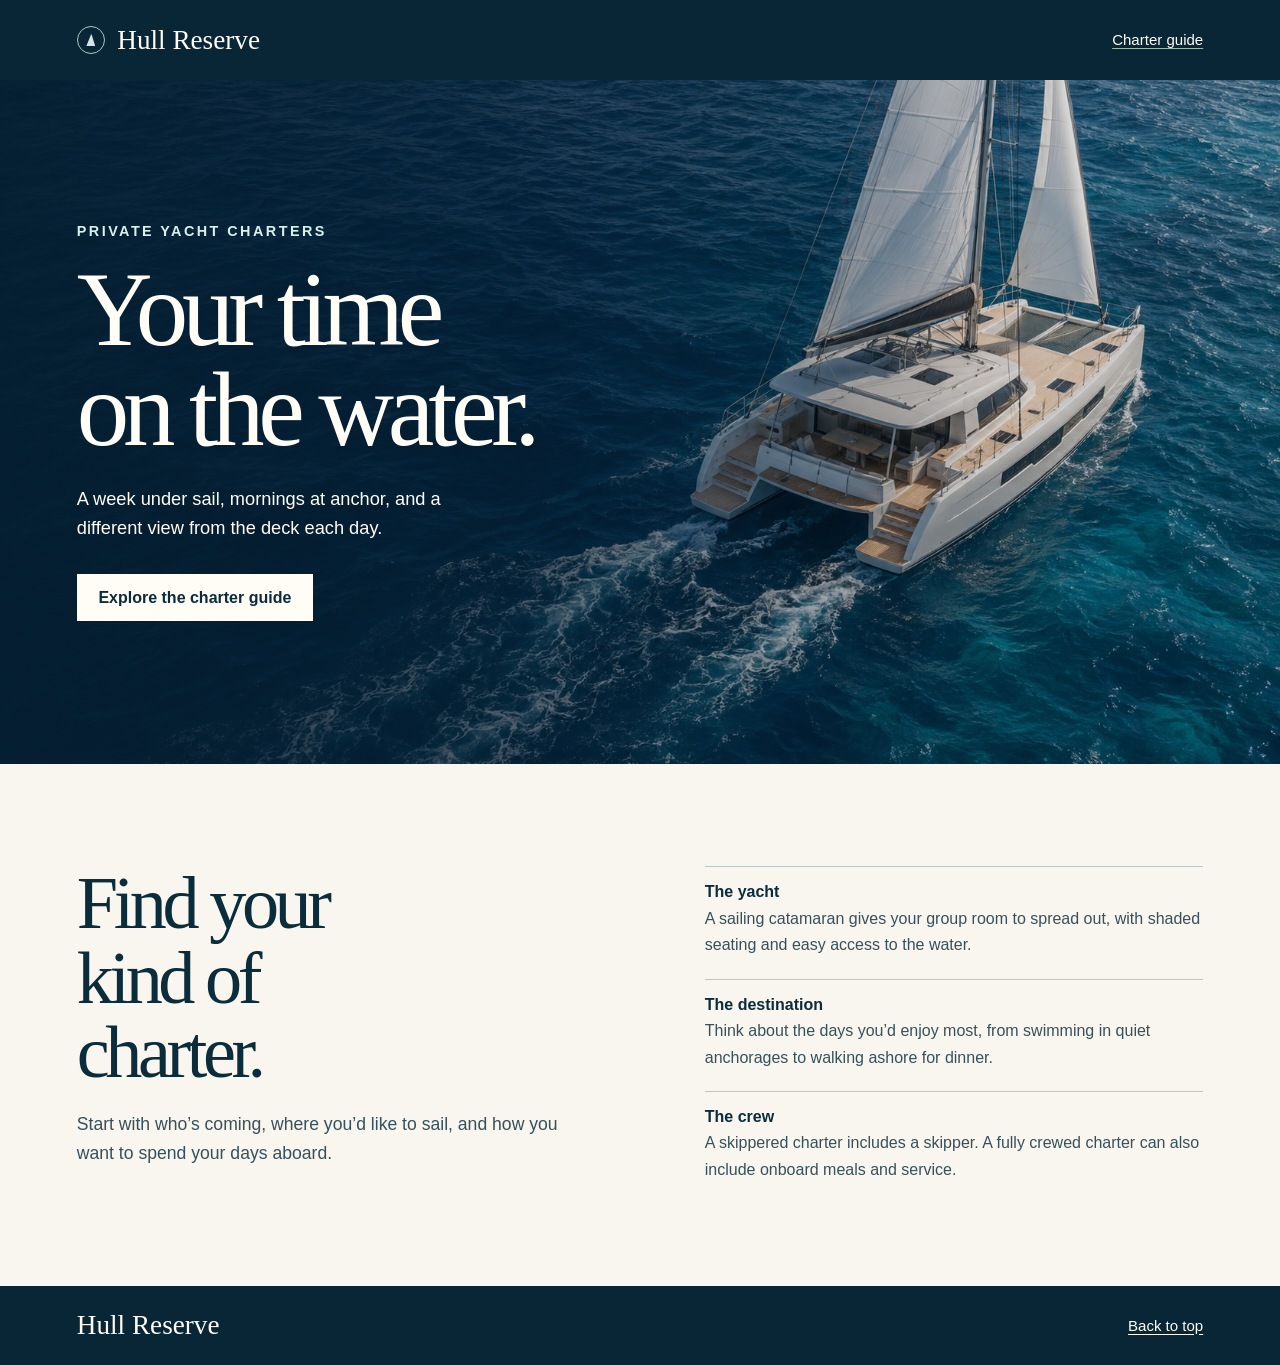
==== public/index.html @ 792c2708 "Add Hull Reserve homepage" ====
<!doctype html>
<html lang="en">
  <head>
    <meta charset="utf-8">
    <meta name="viewport" content="width=device-width, initial-scale=1">
    <meta name="description" content="Hull Reserve is a starting point for planning a private yacht charter.">
    <meta name="theme-color" content="#092636">
    <title>Hull Reserve | Private Yacht Charters</title>
    <link rel="stylesheet" href="styles.css">
  </head>
  <body>
    <header class="masthead" id="top">
      <a class="wordmark" href="#top" aria-label="Hull Reserve home">
        <span class="wordmark-icon" aria-hidden="true"></span>
        Hull Reserve
      </a>
      <nav aria-label="Main navigation">
        <a href="#charters">Charter guide</a>
      </nav>
    </header>

    <main>
      <section class="hero" aria-labelledby="hero-title">
        <img class="hero-image" src="assets/catamaran.jpg" alt="" fetchpriority="high">
        <div class="hero-content">
          <p class="eyebrow">Private yacht charters</p>
          <h1 id="hero-title">Your time<br>on the water.</h1>
          <p class="hero-intro">A week under sail, mornings at anchor, and a different view from the deck each day.</p>
          <a class="button" href="#charters">Explore the charter guide</a>
        </div>
      </section>

      <section class="charter-guide" id="charters" aria-labelledby="charter-title">
        <div class="guide-intro">
          <h2 id="charter-title">Find your kind of charter.</h2>
          <p>Start with who’s coming, where you’d like to sail, and how you want to spend your days aboard.</p>
        </div>
        <dl class="guide-details">
          <div>
            <dt>The yacht</dt>
            <dd>A sailing catamaran gives your group room to spread out, with shaded seating and easy access to the water.</dd>
          </div>
          <div>
            <dt>The destination</dt>
            <dd>Think about the days you’d enjoy most, from swimming in quiet anchorages to walking ashore for dinner.</dd>
          </div>
          <div>
            <dt>The crew</dt>
            <dd>A skippered charter includes a skipper. A fully crewed charter can also include onboard meals and service.</dd>
          </div>
        </dl>
      </section>
    </main>

    <footer>
      <a class="wordmark" href="#top">Hull Reserve</a>
      <a href="#top">Back to top</a>
    </footer>
  </body>
</html>
---- public/styles.css ----
:root {
  color-scheme: light;
  --ink: #0b2c3b;
  --navy: #092636;
  --paper: #f8f6ef;
  --white: #fffdf5;
  --gutter: clamp(1.35rem, 11vw - 4rem, 8rem);
  font-family: Avenir Next, Avenir, Helvetica Neue, sans-serif;
  color: var(--ink);
  background: var(--paper);
}

*, *::before, *::after { box-sizing: border-box; }
body { margin: 0; }
a { color: inherit; text-underline-offset: .22em; }
a:focus-visible { outline: .15rem solid currentColor; outline-offset: .35rem; }

.masthead {
  display: flex;
  align-items: center;
  justify-content: space-between;
  gap: 1rem;
  min-height: 5rem;
  padding: .65rem var(--gutter);
  background: var(--navy);
  color: var(--white);
}

.wordmark {
  display: inline-flex;
  align-items: center;
  gap: .78rem;
  font-family: Georgia, serif;
  font-size: clamp(1.25rem, 2.5vw, 1.7rem);
  white-space: nowrap;
  text-decoration: none;
}

.wordmark-icon {
  display: grid;
  place-items: center;
  width: 1.75rem;
  aspect-ratio: 1;
  border: 1px solid #a9c7c5;
  border-radius: 50%;
}

.wordmark-icon::before {
  content: "";
  width: .56rem;
  height: .78rem;
  background: #d5e7e3;
  clip-path: polygon(56% 0, 100% 100%, 0 100%);
}

.masthead nav a, footer > a:last-child { font-size: .94rem; }
.masthead nav a { text-decoration-color: #9cb9b6; }

.hero {
  position: relative;
  isolation: isolate;
  display: grid;
  align-items: center;
  min-height: clamp(36rem, 76svh, 53rem);
  padding: clamp(4rem, 9vh, 7rem) var(--gutter);
  background: #103d52;
  color: var(--white);
}

.hero-image, .hero::after {
  position: absolute;
  z-index: -1;
  inset: 0;
  width: 100%;
  height: 100%;
}

.hero-image { object-fit: cover; object-position: 64% 47%; }
.hero::after {
  content: "";
  background: linear-gradient(90deg, #051e30ed, #051e30a6 38%, #051e3024 77%);
}

.hero-content { max-width: 47rem; }
.eyebrow {
  margin: 0 0 1.35rem;
  font-size: .9rem;
  font-weight: 600;
  letter-spacing: .17em;
  text-transform: uppercase;
  color: #d9f0eb;
}

h1, h2 {
  margin: 0;
  font-family: Georgia, Times New Roman, serif;
  font-weight: 400;
  letter-spacing: -.06em;
}

h1 { font-size: clamp(3.6rem, 8.2vw, 7.5rem); line-height: .95; }
.hero-intro { max-width: 25rem; margin: 1.6rem 0 2rem; font-size: 1.14rem; line-height: 1.55; }

.button {
  display: inline-block;
  padding: .92rem 1.35rem;
  background: var(--white);
  color: var(--ink);
  font-weight: 600;
  text-decoration: none;
}

.button:hover { background: #d8ece9; }
.button:focus-visible { outline-color: var(--white); }

.charter-guide {
  display: grid;
  grid-template-columns: minmax(0, 1.08fr) minmax(0, 1fr);
  gap: clamp(2rem, 7vw, 7rem);
  padding: clamp(3.5rem, 8vw, 7rem) var(--gutter);
}

h2 { max-width: 10ch; font-size: clamp(2.8rem, 5.8vw, 5rem); line-height: 1; }
.guide-intro p, dd { color: #36515d; line-height: 1.65; }
.guide-intro p { max-width: 31rem; margin: 1.3rem 0 0; font-size: 1.1rem; }
.guide-details { margin: 0; }
.guide-details div { border-top: 1px solid #b7c8c9; padding: 1rem 0 1.25rem; }
.guide-details div:last-child { padding-bottom: 0; }
dt { margin-bottom: .28rem; font-weight: 650; }
dd { margin: 0; }

footer {
  display: flex;
  align-items: center;
  justify-content: space-between;
  gap: 1rem;
  padding: 1.5rem var(--gutter);
  background: var(--navy);
  color: var(--white);
}

@media (max-width: 42rem) {
  .masthead { min-height: 4.25rem; }
  .hero { align-items: end; min-height: max(34rem, 79svh); padding-block: 3rem; }
  .hero-image { object-position: 67% 42%; }
  .hero::after { background: linear-gradient(0deg, #051e30fa, #051e30a6 49%, #051e3014 91%); }
  h1 { font-size: clamp(3.1rem, 12vw, 4.8rem); }
  .charter-guide { grid-template-columns: 1fr; }
}
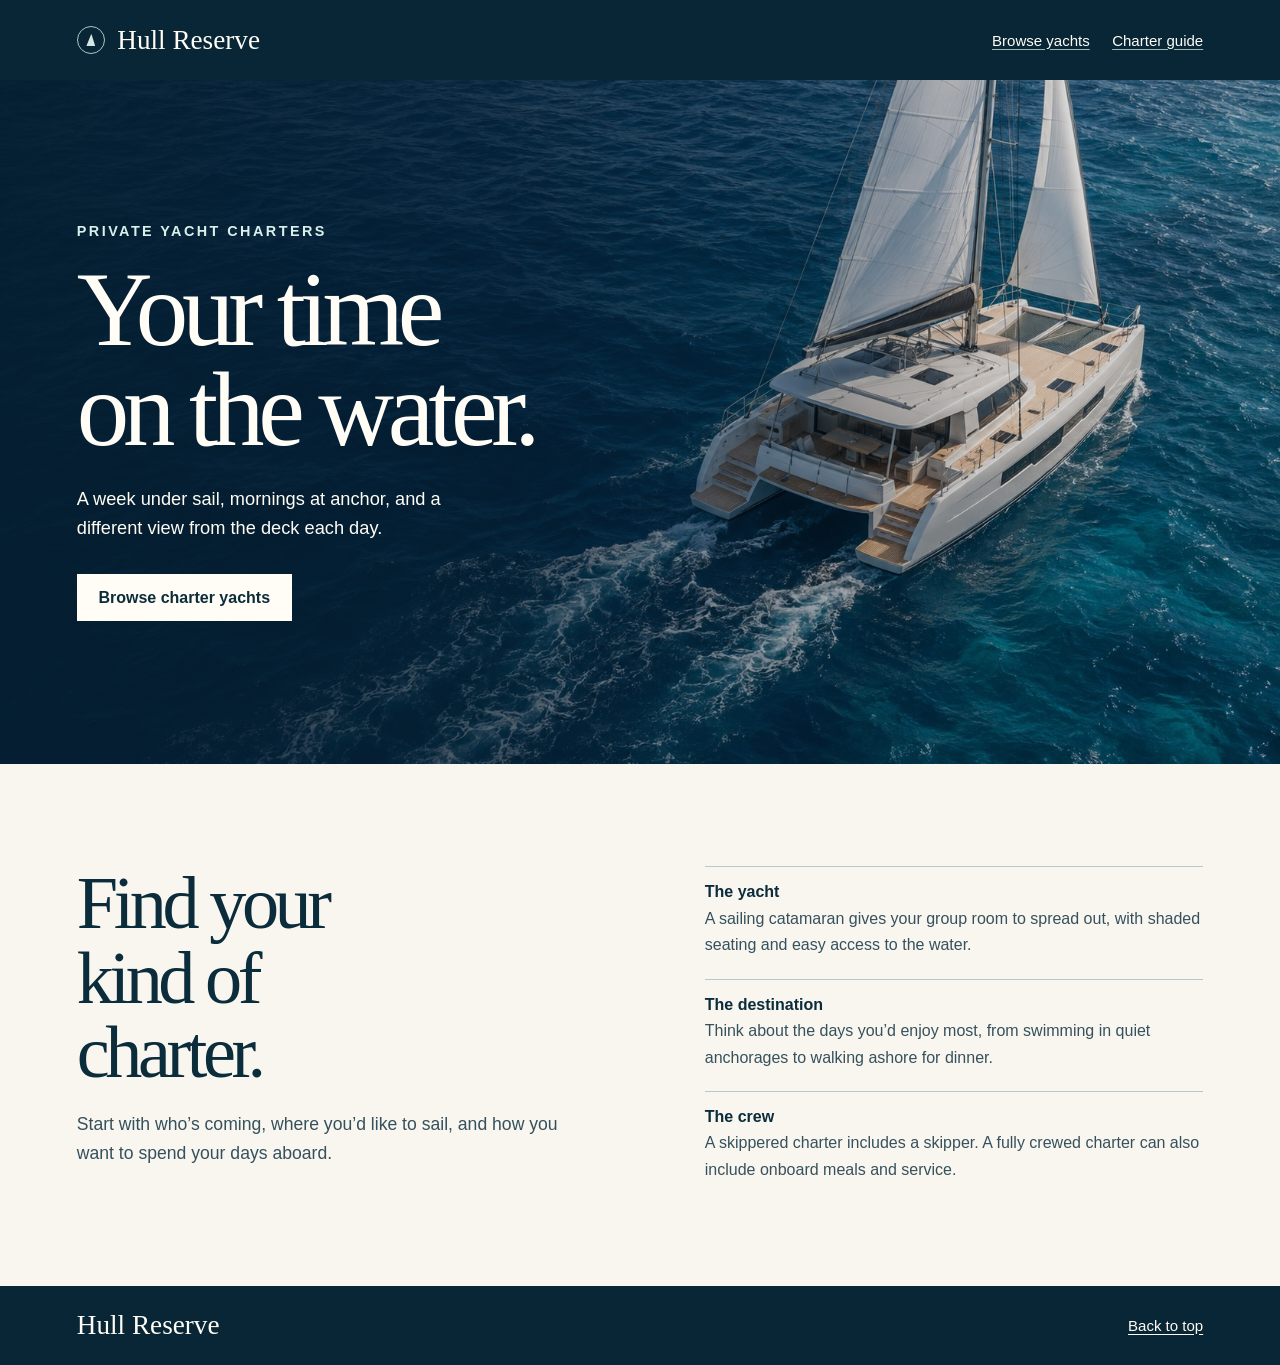
==== commit 58cc3c11: "Add live Charter Boats catalogue search" ====
--- a/public/index.html
+++ b/public/index.html
@@ -15,6 +15,7 @@
         Hull Reserve
       </a>
       <nav aria-label="Main navigation">
+        <a href="/charters.html">Browse yachts</a>
         <a href="#charters">Charter guide</a>
       </nav>
     </header>
@@ -26,7 +27,7 @@
           <p class="eyebrow">Private yacht charters</p>
           <h1 id="hero-title">Your time<br>on the water.</h1>
           <p class="hero-intro">A week under sail, mornings at anchor, and a different view from the deck each day.</p>
-          <a class="button" href="#charters">Explore the charter guide</a>
+          <a class="button" href="/charters.html">Browse charter yachts</a>
         </div>
       </section>
 
--- a/public/styles.css
+++ b/public/styles.css
@@ -55,6 +55,7 @@
 
 .masthead nav a, footer > a:last-child { font-size: .94rem; }
 .masthead nav a { text-decoration-color: #9cb9b6; }
+.masthead nav { display: flex; flex-wrap: wrap; justify-content: flex-end; gap: .3rem 1.4rem; }
 
 .hero {
   position: relative;
@@ -139,6 +140,43 @@
   color: var(--white);
 }
 
+.catalogue { max-width: 100rem; margin: auto; padding: 3.5rem var(--gutter) 5rem; }
+.catalogue-intro h1 { font-size: clamp(3.2rem, 7vw, 6.3rem); }
+.catalogue-intro p { max-width: 38rem; line-height: 1.6; margin-bottom: 2rem; }
+.charter-search {
+  display: grid;
+  grid-template-columns: minmax(12rem, 2fr) 1fr minmax(5rem, .55fr) auto;
+  align-items: end;
+  gap: .85rem;
+  padding: 1.2rem;
+  background: #e9eeea;
+}
+.charter-search label { display: grid; gap: .4rem; font-weight: 600; }
+.charter-search input, .charter-search select, .charter-search button {
+  min-width: 0;
+  min-height: 3rem;
+  font: inherit;
+  border: 1px solid #a1b6b4;
+  border-radius: .2rem;
+}
+.charter-search input, .charter-search select { background: #fff; color: var(--ink); padding: .45rem .65rem; }
+.charter-search button { background: var(--navy); color: var(--white); cursor: pointer; font-weight: 650; }
+.charter-search button:hover { background: #1b4757; }
+.charter-search button:focus-visible { outline-color: var(--navy); }
+.catalogue-status { display: flex; flex-wrap: wrap; align-items: baseline; justify-content: space-between; gap: .6rem 1rem; margin: 1.5rem 0; }
+.catalogue-status p { margin: 0; }
+.charter-results { display: grid; grid-template-columns: repeat(auto-fill, minmax(min(100%, 17rem), 1fr)); gap: 1.25rem; }
+.charter-card { background: #fffdf7; border: 1px solid #cbd6d2; overflow: hidden; }
+.charter-card img { display: block; width: 100%; aspect-ratio: 3 / 2; object-fit: cover; background: #e0e9e8; }
+.charter-card-body { padding: 1rem; }
+.charter-card h2 { max-width: none; font-size: 1.5rem; letter-spacing: -.025em; line-height: 1.15; }
+.charter-card p { margin: .45rem 0; line-height: 1.45; }
+.charter-card .charter-price { margin: .8rem 0; font-weight: 600; }
+
+@media (max-width: 55rem) {
+  .charter-search { grid-template-columns: 1fr 1fr; }
+}
+
 @media (max-width: 42rem) {
   .masthead { min-height: 4.25rem; }
   .hero { align-items: end; min-height: max(34rem, 79svh); padding-block: 3rem; }
@@ -146,4 +184,6 @@
   .hero::after { background: linear-gradient(0deg, #051e30fa, #051e30a6 49%, #051e3014 91%); }
   h1 { font-size: clamp(3.1rem, 12vw, 4.8rem); }
   .charter-guide { grid-template-columns: 1fr; }
+  .charter-search label:first-child { grid-column: 1 / -1; }
+  .charter-search button { grid-column: 1 / -1; }
 }
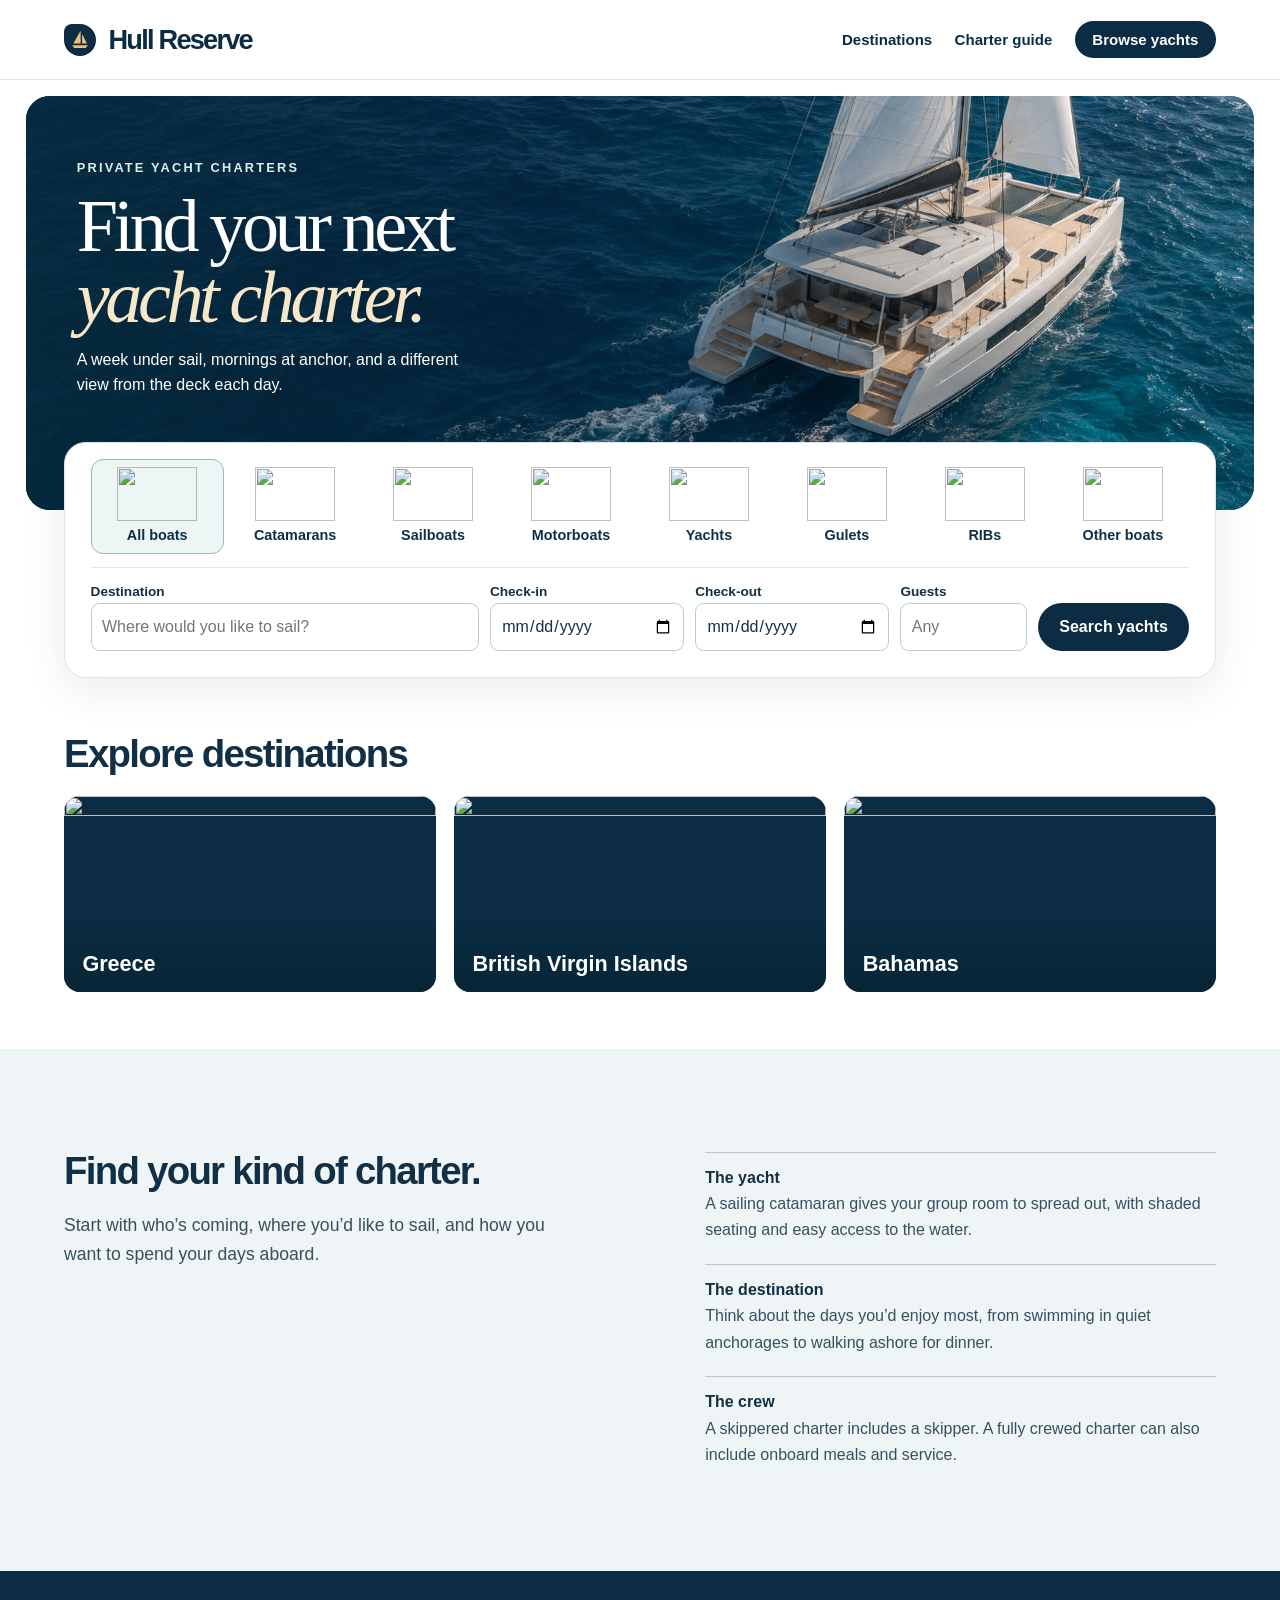
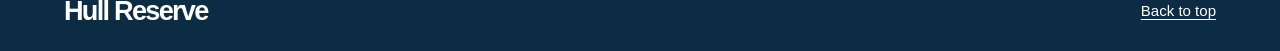
==== commit d6e2d3cc: "Redesign charter discovery and restore provider booking" ====
--- a/public/index.html
+++ b/public/index.html
@@ -7,6 +7,7 @@
     <meta name="theme-color" content="#092636">
     <title>Hull Reserve | Private Yacht Charters</title>
     <link rel="stylesheet" href="styles.css">
+    <script src="/dates.js" defer></script>
   </head>
   <body>
     <header class="masthead" id="top">
@@ -14,10 +15,7 @@
         <span class="wordmark-icon" aria-hidden="true"></span>
         Hull Reserve
       </a>
-      <nav aria-label="Main navigation">
-        <a href="/charters.html">Browse yachts</a>
-        <a href="#charters">Charter guide</a>
-      </nav>
+      <nav aria-label="Main navigation"><a href="/#destinations">Destinations</a><a href="/#charters">Charter guide</a><a class="nav-search" href="/charters.html">Browse yachts</a></nav>
     </header>
 
     <main>
@@ -25,12 +23,36 @@
         <img class="hero-image" src="assets/catamaran.jpg" alt="" fetchpriority="high">
         <div class="hero-content">
           <p class="eyebrow">Private yacht charters</p>
-          <h1 id="hero-title">Your time<br>on the water.</h1>
+          <h1 id="hero-title">Find your next<br><em>yacht charter.</em></h1>
           <p class="hero-intro">A week under sail, mornings at anchor, and a different view from the deck each day.</p>
-          <a class="button" href="/charters.html">Browse charter yachts</a>
+
         </div>
       </section>
 
+      <form class="finder" action="/charters.html" aria-label="Find a charter">
+        <fieldset><legend>Boat type</legend>
+          <div class="models">
+            <label><input type="radio" name="type" value="" checked><span><img src="/assets/models/all.jpg" alt="">All boats</span></label>
+            <label><input type="radio" name="type" value="catamaran"><span><img src="/assets/models/catamaran.jpg" alt="">Catamarans</span></label>
+            <label><input type="radio" name="type" value="sailboat"><span><img src="/assets/models/sailboat.jpg" alt="">Sailboats</span></label>
+            <label><input type="radio" name="type" value="motorboat"><span><img src="/assets/models/motorboat.jpg" alt="">Motorboats</span></label>
+            <label><input type="radio" name="type" value="yacht"><span><img src="/assets/models/yacht.jpg" alt="">Yachts</span></label>
+            <label><input type="radio" name="type" value="gulet"><span><img src="/assets/models/gulet.jpg" alt="">Gulets</span></label>
+            <label><input type="radio" name="type" value="rib"><span><img src="/assets/models/rib.jpg" alt="">RIBs</span></label>
+            <label><input type="radio" name="type" value="other"><span><img src="/assets/models/other.jpg" alt="">Other boats</span></label>
+          </div>
+        </fieldset>
+        <div class="finder-fields">
+          <label>Destination<input type="search" name="location" maxlength="100" placeholder="Where would you like to sail?"></label>
+          <label>Check-in<input type="date" name="date_from"></label>
+          <label>Check-out<input type="date" name="date_to"></label>
+          <label>Guests<input type="number" name="guests" min="1" max="999" placeholder="Any"></label>
+          <button class="button" type="submit">Search yachts</button>
+        </div>
+      </form>
+      <section id="destinations" class="destinations"><h2>Explore destinations</h2><div><a href="/charters.html?location=Greece"><img src="/assets/greece.webp" alt="" loading="lazy"><span>Greece</span></a>
+<a href="/charters.html?location=British+Virgin+Islands"><img src="/assets/british-virgin-islands.webp" alt="" loading="lazy"><span>British Virgin Islands</span></a>
+<a href="/charters.html?location=Bahamas"><img src="/assets/bahamas.webp" alt="" loading="lazy"><span>Bahamas</span></a></div></section>
       <section class="charter-guide" id="charters" aria-labelledby="charter-title">
         <div class="guide-intro">
           <h2 id="charter-title">Find your kind of charter.</h2>
--- a/public/styles.css
+++ b/public/styles.css
@@ -172,9 +172,32 @@
 .charter-card h2 { max-width: none; font-size: 1.5rem; letter-spacing: -.025em; line-height: 1.15; }
 .charter-card p { margin: .45rem 0; line-height: 1.45; }
 .charter-card .charter-price { margin: .8rem 0; font-weight: 600; }
+.charter-card-link { display: block; height: 100%; text-decoration: none; }
+.charter-card-link:focus-visible { outline-offset: -.2rem; }
+.charter-card-action { text-decoration: underline; text-underline-offset: .22em; }
+.charter-card-link:hover { background: #e9eeea; }
+
+.yacht-detail h1 { margin-top: 1.75rem; font-size: clamp(2.8rem, 7vw, 6rem); }
+.yacht-location { font-size: 1.15rem; color: #36515d; }
+.yacht-layout { display: grid; grid-template-columns: minmax(0, 1.4fr) minmax(0, 1fr); gap: 2rem; }
+.yacht-photo { width: 100%; display: block; border-radius: .3rem; }
+.yacht-photo[hidden] { display: none; }
+.yacht-photo[hidden] + .yacht-content { grid-column: 1 / -1; max-width: 42rem; }
+.yacht-facts { display: grid; grid-template-columns: repeat(2, minmax(0, 1fr)); gap: 1rem; margin: 0; }
+.yacht-facts div { border-top: 1px solid #b7c8c9; padding-top: .6rem; }
+.yacht-content p { line-height: 1.65; }
+.yacht-content p:empty, #yacht-status:empty { display: none; }
+.yacht-availability { margin-top: 3rem; border-top: 1px solid #b7c8c9; padding-top: 2rem; }
+.yacht-availability h2 { max-width: none; font-size: clamp(2.2rem, 5vw, 3.4rem); }
+.yacht-availability p { line-height: 1.55; max-width: 45rem; }
+.yacht-availability p:empty { display: none; }
+.yacht-availability select { margin-inline-start: .5rem; padding: .4rem; font: inherit; }
+.availability-slots { list-style: none; margin: 1rem 0 0; padding: 0; }
+.availability-slots li { display: flex; flex-wrap: wrap; column-gap: 1.5rem; justify-content: space-between; border-top: 1px solid #b7c8c9; padding: .8rem 0; }
 
 @media (max-width: 55rem) {
   .charter-search { grid-template-columns: 1fr 1fr; }
+  .yacht-layout { grid-template-columns: 1fr; }
 }
 
 @media (max-width: 42rem) {
@@ -187,3 +210,71 @@
   .charter-search label:first-child { grid-column: 1 / -1; }
   .charter-search button { grid-column: 1 / -1; }
 }
+
+/* Hull Reserve's coastal palette and illustrated charter finder */
+:root { --ink: #112f45; --navy: #0b2c42; --paper: #fff; --white: #fff; --gutter: max(5vw, calc((100vw - 78rem) / 2)); }
+.masthead { background: white; color: var(--navy); border-bottom: 1px solid #dbe5e9; }
+.wordmark { font-family: inherit; font-weight: 750; letter-spacing: -.065em; }
+.wordmark-icon { background: var(--navy); border: 0; width: 2rem; border-radius: .5rem 50% 50%; }
+.wordmark-icon::before { width: 1rem; height: 1.1rem; background: #eac078; clip-path: polygon(54% 0,54% 73%,8% 73%,54% 0,63% 19%,94% 73%,63% 73%,63% 19%,54% 0,100% 83%,84% 100%,15% 100%,0 83%,100% 83%); }
+.masthead nav { align-items: center; }
+.masthead nav a { text-decoration: none; font-weight: 600; }
+.masthead nav a:hover { text-decoration: underline; }
+.nav-search, .button { border-radius: 2rem; background: var(--navy); color: white; }
+.nav-search { padding: .65rem 1.1rem; }
+.button:hover { background: #19566b; }
+.hero { margin: 1rem 2vw 0; border-radius: 1.5rem; overflow: hidden; min-height: 0; padding: clamp(2.5rem,5vw,5.5rem) max(4vw,calc((100vw - 76rem)/2)) 7rem; }
+.hero-image { object-position: 50% 54%; }
+.hero::after { background: linear-gradient(90deg,#062a3cdb,transparent 84%); }
+.hero h1 { font-size: clamp(3rem,5.8vw,6.3rem); }
+.hero h1 em { font-weight: 400; color: #f7e6c7; }
+.hero .eyebrow { font-size: .8rem; margin-bottom: 1rem; }
+.hero-intro { margin: 1rem 0 0; font-size: 1rem; }
+.finder { position: relative; margin: -4.25rem auto 0; width: min(90%,78rem); padding: 1rem clamp(.8rem,2vw,2rem) 1.6rem; background: white; border-radius: 1.35rem; border: 1px solid #dbe5e9; box-shadow: 0 12px 40px #12354c18; }
+.finder fieldset { border: 0; margin: 0; padding: 0; min-width: 0; }
+.finder legend,.models input { position: absolute; width: 1px; height: 1px; clip-path: inset(50%); overflow: hidden; }
+.models { display: grid; grid-template-columns: repeat(8,minmax(0,1fr)); gap: .3rem; }
+.models label { position: relative; cursor: pointer; }
+.models span { display: flex; flex-direction: column; align-items: center; gap: .35rem; padding: .45rem .2rem .65rem; border-radius: .75rem; border: 1px solid transparent; font-size: .9rem; font-weight: 650; white-space: nowrap; }
+.models img { width: 5rem; height: 3.4rem; object-fit: contain; mix-blend-mode: multiply; }
+.models input:checked + span { background: #edf5f5; border-color: #94b9be; }
+.models label:hover span { background: #f2f6f7; }
+.models input:focus-visible + span { outline: 2px solid var(--ink); }
+.finder-fields,.charter-search { display: grid; grid-template-columns: minmax(12rem,2fr) repeat(2,minmax(8rem,1fr)) minmax(4rem,.65fr) auto; gap: .7rem; align-items: end; }
+.finder-fields { border-top: 1px solid #e2e7e9; margin-top: .8rem; padding-top: 1rem; }
+.finder-fields label,.charter-search label { min-width: 0; font-size: .85rem; font-weight: 650; display: grid; gap: .25rem; }
+.finder-fields input,.charter-search input,.charter-search select { font: inherit; font-weight: 400; font-size: 1rem; min-width: 0; width: 100%; height: 3rem; background: #fff; color: var(--ink); border: 1px solid #bacad1; border-radius: .55rem; padding: .45rem .65rem; }
+.finder-fields button,.charter-search button { cursor: pointer; border: 0; font: inherit; font-weight: 650; min-height: 3rem; border-radius: 2rem; }
+.destinations { margin: 3.6rem var(--gutter); }
+.destinations h2,.guide-intro h2,.catalogue h1,.catalogue h2 { font-family: inherit; font-weight: 650; letter-spacing: -.045em; }
+.destinations h2,.guide-intro h2,.yacht-availability h2 { max-width: none; font-size: clamp(1.9rem,3vw,3rem); }
+.destinations > div { margin-top: 1.4rem; display: grid; grid-template-columns: repeat(3,1fr); gap: 1.15rem; }
+.destinations a { position: relative; overflow: hidden; border-radius: 1rem; background: var(--navy); color: white; }
+.destinations img { display: block; width: 100%; aspect-ratio: 1.9; object-fit: cover; }
+.destinations span { position: absolute; inset: auto 0 0; padding: 2rem 1.15rem .9rem; background: linear-gradient(transparent,#052535dc); font-size: 1.35rem; font-weight: 650; }
+.charter-guide { background: #eff5f6; }
+.catalogue h1 { font-size: clamp(2.5rem,5vw,4.3rem); }
+.charter-search { grid-template-columns: 1.4fr 1fr 1fr 1fr .6fr auto; background: #eef4f6; border-radius: 1rem; }
+.charter-card,.yacht-photo { border-radius: .9rem; }
+.charter-card { background: #fff; box-shadow: 0 4px 16px #1633400c; }
+.charter-card-body { padding: 1.25rem; }
+.charter-card h2 { font-size: 1.25rem; line-height: 1.25; }
+.yacht-content,.yacht-availability { padding: clamp(1rem,2.6vw,2.4rem); background: #f1f6f7; border-radius: 1rem; border: 0; }
+#booking[hidden] { display: none; }
+@media(max-width:60rem) {
+  .finder-fields,.charter-search { grid-template-columns: repeat(2,minmax(0,1fr)); }
+  .finder-fields button,.finder-fields label:first-child { grid-column: 1/-1; }
+  .models { grid-template-columns: repeat(4,1fr); }
+}
+@media(max-width:42rem) {
+  .masthead nav a:not(.nav-search) { display: none; }
+  .hero { padding: 2.5rem 1.3rem 5rem; align-items: center; }
+  .hero h1 { font-size: 3.25rem; }
+  .hero-intro { max-width: 17rem; }
+  .finder { width: 94%; margin-top: -2rem; }
+  .models span { font-size: .78rem; }
+  .models img { width: 3.4rem; height: 2.6rem; }
+  .finder-fields button { grid-column: auto; }
+  .destinations > div { grid-template-columns: 1fr; }
+  .destinations { margin-block: 2.5rem; }
+}
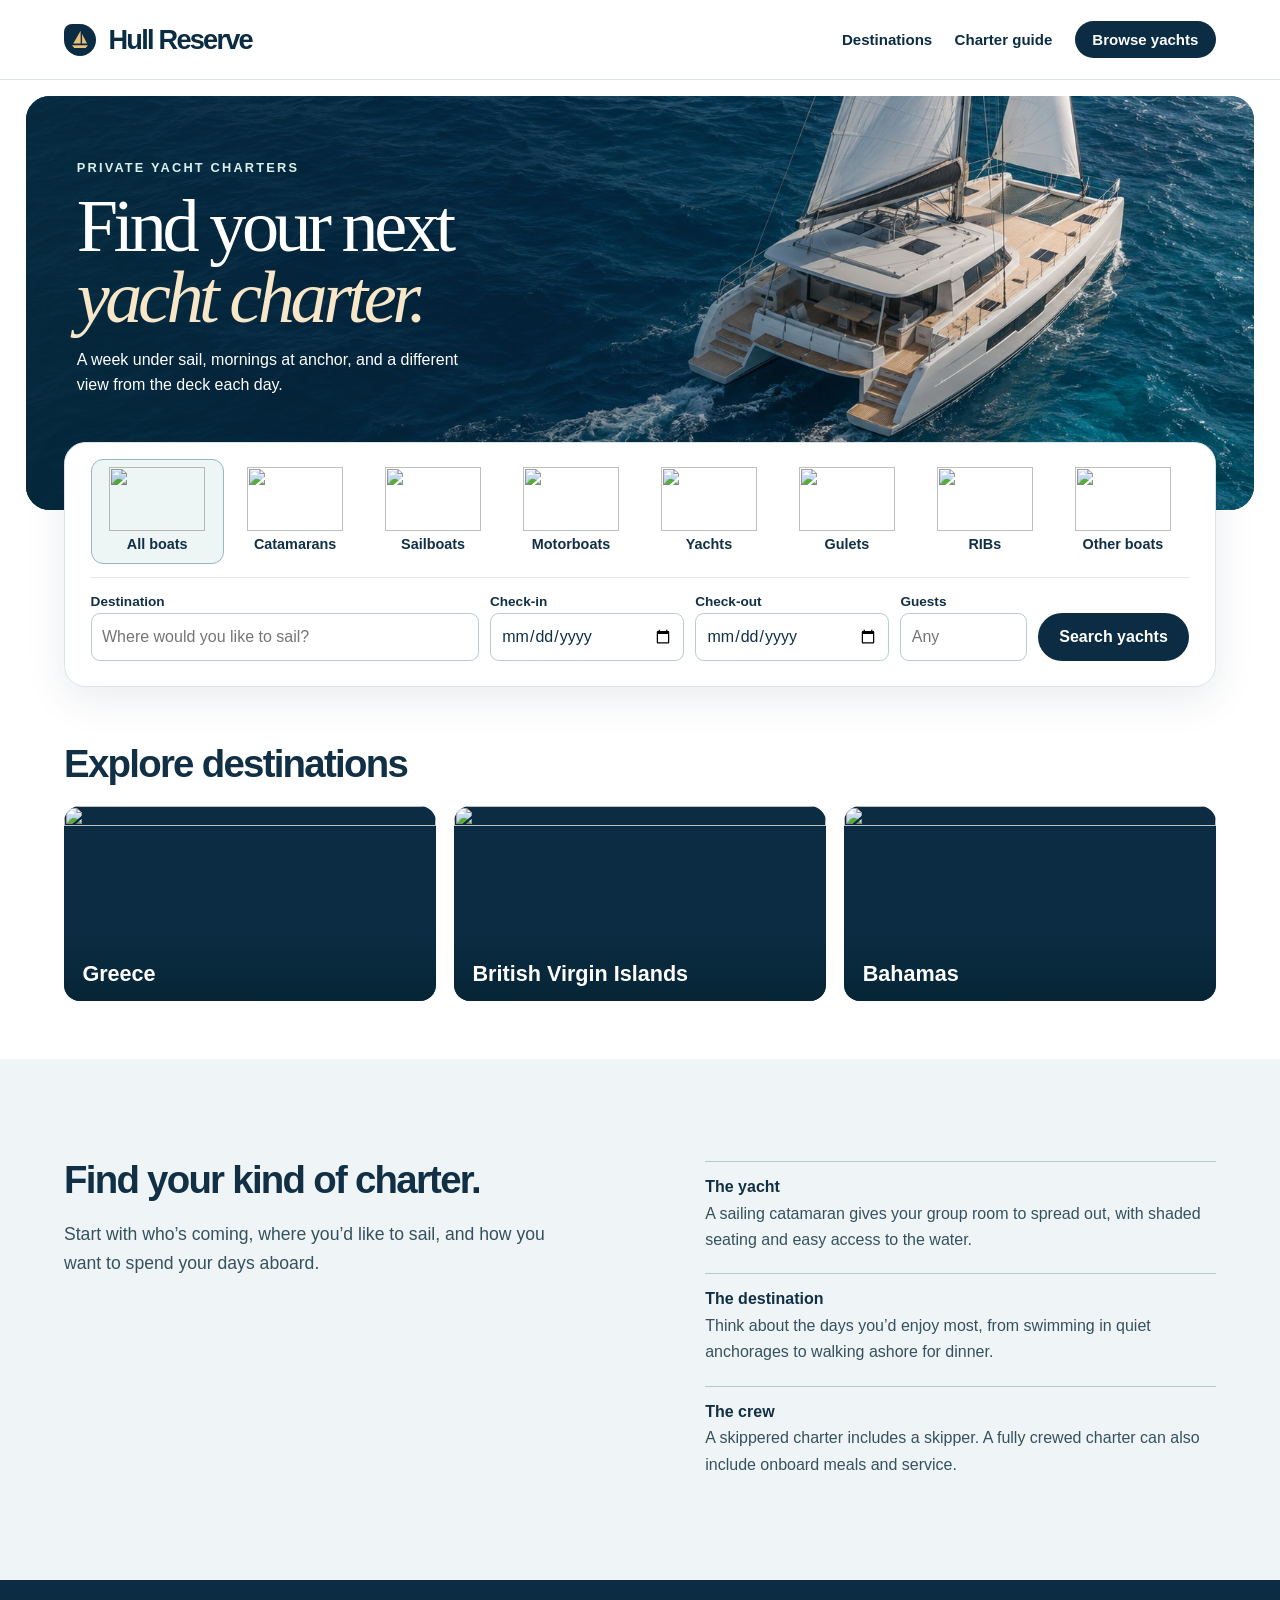
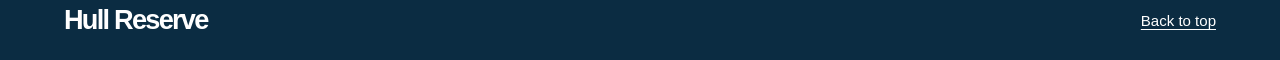
==== commit 38b40d86: "Use Catamaran World profile icons and hover motion in charter search" ====
--- a/public/index.html
+++ b/public/index.html
@@ -32,14 +32,14 @@
       <form class="finder" action="/charters.html" aria-label="Find a charter">
         <fieldset><legend>Boat type</legend>
           <div class="models">
-            <label><input type="radio" name="type" value="" checked><span><img src="/assets/models/all.jpg" alt="">All boats</span></label>
-            <label><input type="radio" name="type" value="catamaran"><span><img src="/assets/models/catamaran.jpg" alt="">Catamarans</span></label>
-            <label><input type="radio" name="type" value="sailboat"><span><img src="/assets/models/sailboat.jpg" alt="">Sailboats</span></label>
-            <label><input type="radio" name="type" value="motorboat"><span><img src="/assets/models/motorboat.jpg" alt="">Motorboats</span></label>
-            <label><input type="radio" name="type" value="yacht"><span><img src="/assets/models/yacht.jpg" alt="">Yachts</span></label>
-            <label><input type="radio" name="type" value="gulet"><span><img src="/assets/models/gulet.jpg" alt="">Gulets</span></label>
-            <label><input type="radio" name="type" value="rib"><span><img src="/assets/models/rib.jpg" alt="">RIBs</span></label>
-            <label><input type="radio" name="type" value="other"><span><img src="/assets/models/other.jpg" alt="">Other boats</span></label>
+            <label><input type="radio" name="type" value="" checked><span><img src="/assets/models/all.webp" alt="">All boats</span></label>
+            <label><input type="radio" name="type" value="catamaran"><span><img src="/assets/models/catamaran.webp" alt="">Catamarans</span></label>
+            <label><input type="radio" name="type" value="sailboat"><span><img src="/assets/models/sailboat.svg" alt="">Sailboats</span></label>
+            <label><input type="radio" name="type" value="motorboat"><span><img src="/assets/models/motorboat.webp" alt="">Motorboats</span></label>
+            <label><input type="radio" name="type" value="yacht"><span><img src="/assets/models/yacht.webp" alt="">Yachts</span></label>
+            <label><input type="radio" name="type" value="gulet"><span><img src="/assets/models/gulet.svg" alt="">Gulets</span></label>
+            <label><input type="radio" name="type" value="rib"><span><img src="/assets/models/rib.svg" alt="">RIBs</span></label>
+            <label><input type="radio" name="type" value="other"><span><img src="/assets/models/other.webp" alt="">Other boats</span></label>
           </div>
         </fieldset>
         <div class="finder-fields">
--- a/public/styles.css
+++ b/public/styles.css
@@ -236,9 +236,19 @@
 .models { display: grid; grid-template-columns: repeat(8,minmax(0,1fr)); gap: .3rem; }
 .models label { position: relative; cursor: pointer; }
 .models span { display: flex; flex-direction: column; align-items: center; gap: .35rem; padding: .45rem .2rem .65rem; border-radius: .75rem; border: 1px solid transparent; font-size: .9rem; font-weight: 650; white-space: nowrap; }
-.models img { width: 5rem; height: 3.4rem; object-fit: contain; mix-blend-mode: multiply; }
+.models span { transition: transform .25s ease; }
+.models img { transition: filter .35s ease; width: min(100%, 6rem); height: 4rem; object-fit: contain; mix-blend-mode: multiply; }
 .models input:checked + span { background: #edf5f5; border-color: #94b9be; }
-.models label:hover span { background: #f2f6f7; }
+.models input:focus-visible + span { transform: translateY(-5px); }
+.models input:focus-visible + span img { filter: contrast(1.03); }
+@media (hover: hover) {
+  .models label:hover span { transform: translateY(-5px); }
+  .models label:hover img { filter: contrast(1.03); }
+}
+@media (prefers-reduced-motion: reduce) {
+  .models label span, .models label img { transition: none; }
+  .models label:hover span, .models input:focus-visible + span { transform: none; }
+}
 .models input:focus-visible + span { outline: 2px solid var(--ink); }
 .finder-fields,.charter-search { display: grid; grid-template-columns: minmax(12rem,2fr) repeat(2,minmax(8rem,1fr)) minmax(4rem,.65fr) auto; gap: .7rem; align-items: end; }
 .finder-fields { border-top: 1px solid #e2e7e9; margin-top: .8rem; padding-top: 1rem; }
@@ -273,7 +283,7 @@
   .hero-intro { max-width: 17rem; }
   .finder { width: 94%; margin-top: -2rem; }
   .models span { font-size: .78rem; }
-  .models img { width: 3.4rem; height: 2.6rem; }
+  .models img { width: min(100%, 4.5rem); height: 3.2rem; }
   .finder-fields button { grid-column: auto; }
   .destinations > div { grid-template-columns: 1fr; }
   .destinations { margin-block: 2.5rem; }
